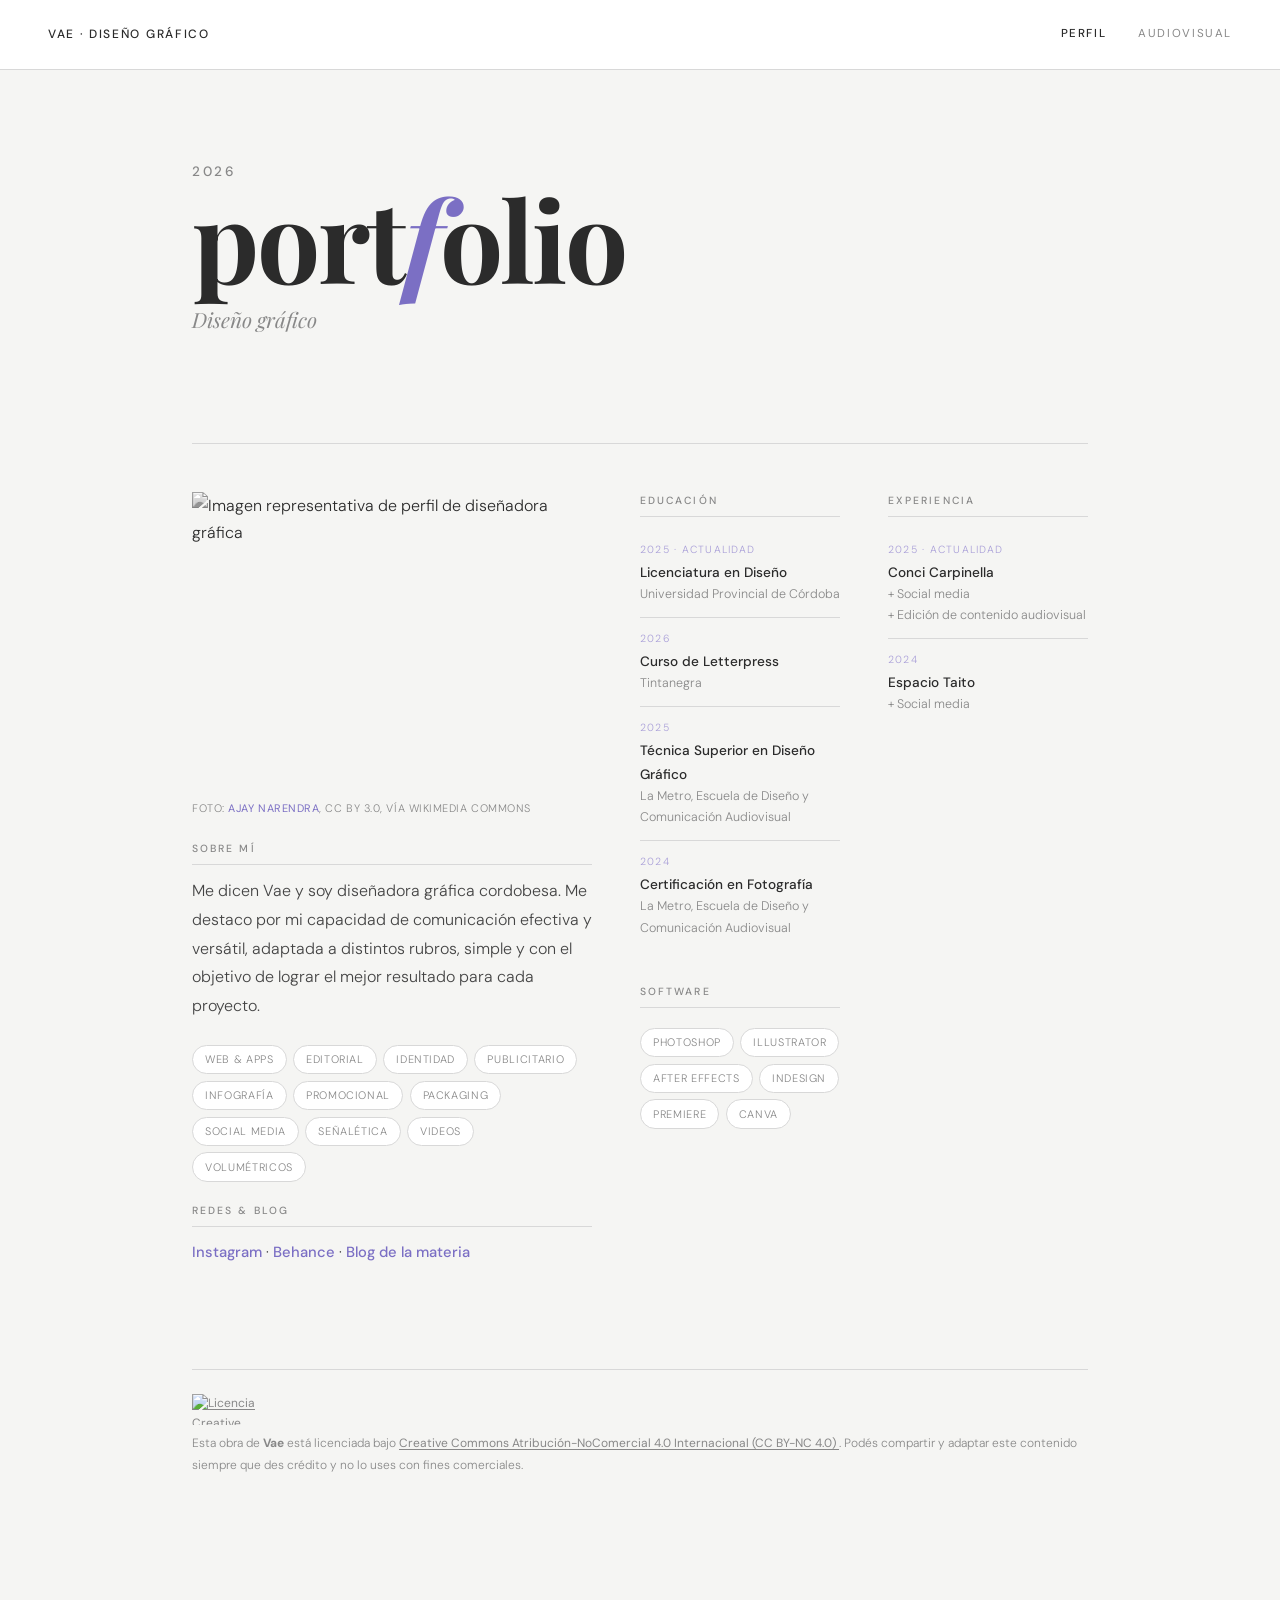
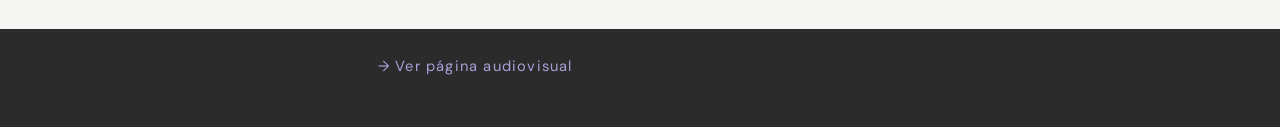
==== index.html @ 66084d72 "Update index.html" ====
<!DOCTYPE html>
<html lang="es">
<head>
  <meta charset="UTF-8" />
  <meta name="viewport" content="width=device-width, initial-scale=1.0" />
  <meta name="description" content="Portfolio de Vae — Diseñadora gráfica cordobesa especializada en comunicación efectiva y versátil." />
  <meta name="author" content="Vae" />
  <title>Vae · Portfolio Diseño Gráfico 2026</title>

  <!-- Google Fonts: Playfair Display + DM Sans -->
  <link rel="preconnect" href="https://fonts.googleapis.com" />
  <link rel="preconnect" href="https://fonts.gstatic.com" crossorigin />
  <link href="https://fonts.googleapis.com/css2?family=Playfair+Display:ital,wght@0,400;0,700;1,400&family=DM+Sans:opsz,wght@9..40,300;9..40,400;9..40,500&display=swap" rel="stylesheet" />

  <!-- CSS externo -->
  <link rel="stylesheet" href="style.css" />

  <!--
    =====================================================
    LICENCIA DE DERECHOS DE AUTOR
    Esta obra está licenciada bajo Creative Commons
    Atribución-NoComercial 4.0 Internacional (CC BY-NC 4.0).
    Podés compartir y adaptar el material siempre que
    des crédito a la autora y no lo uses con fines comerciales.
    https://creativecommons.org/licenses/by-nc/4.0/deed.es
    =====================================================
  -->

  <style>
    /* ==================================================
       PORTFOLIO VAE — DISEÑO GRÁFICO 2026
       CSS embebido (respaldo para apertura local)
       Autora: Vae | Licencia: CC BY-NC 4.0
    ================================================== */

    :root {
      --color-fondo: #f5f5f3;
      --color-texto: #2b2b2b;
      --color-acento: #7b6fc4;
      --color-acento-claro: #a99fd8;
      --color-gris-medio: #888;
      --color-gris-claro: #d8d8d8;
      --color-blanco: #fff;
      --fuente-display: 'Playfair Display', Georgia, serif;
      --fuente-cuerpo: 'DM Sans', Helvetica, sans-serif;
      --max-ancho: 960px;
    }

    *, *::before, *::after { box-sizing: border-box; margin: 0; padding: 0; }

    body {
      background: var(--color-fondo);
      color: var(--color-texto);
      font-family: var(--fuente-cuerpo);
      font-weight: 300;
      font-size: 1rem;
      line-height: 1.7;
      -webkit-font-smoothing: antialiased;
    }

    header {
      border-bottom: 1px solid var(--color-gris-claro);
      padding: 1.5rem 3rem;
      display: flex;
      align-items: center;
      justify-content: space-between;
      background: var(--color-blanco);
    }

    .logo-header {
      font-family: var(--fuente-cuerpo);
      font-size: 0.75rem;
      font-weight: 500;
      letter-spacing: 0.14em;
      text-transform: uppercase;
      color: var(--color-texto);
    }

    nav { display: flex; gap: 2rem; }

    a {
      color: var(--color-acento);
      text-decoration: none;
      font-weight: 500;
      transition: color 0.2s;
    }
    a:hover { color: var(--color-texto); text-decoration: underline; text-underline-offset: 3px; }

    a.nav-link {
      font-size: 0.72rem;
      letter-spacing: 0.14em;
      text-transform: uppercase;
      color: var(--color-gris-medio);
      font-weight: 400;
    }
    a.nav-link:hover { color: var(--color-acento); text-decoration: none; }
    a.nav-link.activo { color: var(--color-texto); font-weight: 500; }

    main {
      max-width: var(--max-ancho);
      margin: 0 auto;
      padding: 3rem 2rem;
    }

    /* --- h1 --- */
    h1 {
      font-family: var(--fuente-display);
      font-size: clamp(3.5rem, 10vw, 7rem);
      font-weight: 700;
      line-height: 0.92;
      letter-spacing: -0.02em;
      color: var(--color-texto);
    }
    h1 em { font-style: italic; color: var(--color-acento); }
    h1 .anio {
      font-family: var(--fuente-cuerpo);
      font-size: 0.85rem;
      font-weight: 500;
      color: var(--color-gris-medio);
      display: block;
      letter-spacing: 0.2em;
      text-transform: uppercase;
      margin-bottom: 0.5rem;
    }

    /* --- h2 --- */
    h2 {
      font-family: var(--fuente-cuerpo);
      font-size: 0.65rem;
      font-weight: 500;
      letter-spacing: 0.2em;
      text-transform: uppercase;
      color: var(--color-gris-medio);
      margin-bottom: 0.75rem;
      padding-bottom: 0.4rem;
      border-bottom: 1px solid var(--color-gris-claro);
    }

    /* --- p --- */
    p {
      font-family: var(--fuente-cuerpo);
      font-size: 0.92rem;
      line-height: 1.8;
      color: var(--color-texto);
      max-width: 60ch;
      margin-bottom: 1.5rem;
    }
    p.intro { font-size: 1rem; font-weight: 300; color: #444; }
    p.meta { font-size: 0.75rem; color: var(--color-gris-medio); margin-bottom: 0.25rem; max-width: none; }

    /* --- Hero --- */
    .hero {
      padding: 3rem 0 5rem;
      border-bottom: 1px solid var(--color-gris-claro);
      margin-bottom: 3rem;
    }
    .hero-subtitulo {
      font-family: var(--fuente-display);
      font-style: italic;
      font-size: 1.3rem;
      color: var(--color-gris-medio);
      margin-top: 0.75rem;
    }

    /* --- Grid 3 columnas --- */
    .grid-perfil {
      display: grid;
      grid-template-columns: 1fr 1fr 1fr;
      gap: 3rem;
      margin-bottom: 3rem;
    }
    @media (max-width: 700px) {
      .grid-perfil { grid-template-columns: 1fr; }
      header { flex-direction: column; gap: 1rem; padding: 1.5rem; }
    }

    /* --- Foto --- */
    .src="foto optimizada.jpg" {
      width: 100%;
      aspect-ratio: 4/3;
      object-fit: cover;
      display: block;
      filter: grayscale(100%);
      transition: filter 0.5s ease;
    }
    .foto-perfil:hover { filter: grayscale(20%); }
    .figura-foto { margin-bottom: 1.5rem; }
    figcaption {
      font-size: 0.68rem;
      color: var(--color-gris-medio);
      letter-spacing: 0.05em;
      text-transform: uppercase;
      margin-top: 0.5rem;
      line-height: 1.5;
    }
    figcaption a { font-size: inherit; font-weight: 400; }

    /* --- Lista formación --- */
    .lista-items { list-style: none; padding: 0; }
    .lista-items li {
      padding: 0.75rem 0;
      border-bottom: 1px solid var(--color-gris-claro);
    }
    .lista-items li:last-child { border-bottom: none; }
    .item-anio {
      font-size: 0.65rem;
      color: var(--color-acento-claro);
      letter-spacing: 0.12em;
      text-transform: uppercase;
      display: block;
      margin-bottom: 0.15rem;
    }
    .item-titulo { font-weight: 500; font-size: 0.85rem; display: block; }
    .item-lugar { font-size: 0.78rem; color: var(--color-gris-medio); display: block; }

    /* --- Tags --- */
    .tags { display: flex; flex-wrap: wrap; gap: 0.4rem; margin: 1.25rem 0; }
    .tag {
      font-size: 0.68rem;
      letter-spacing: 0.06em;
      text-transform: uppercase;
      padding: 0.28rem 0.75rem;
      border: 1px solid var(--color-gris-claro);
      border-radius: 999px;
      color: var(--color-gris-medio);
      background: var(--color-blanco);
    }

    /* --- Cards referentes --- */
    .grid-referentes {
      display: grid;
      grid-template-columns: repeat(auto-fill, minmax(220px, 1fr));
      gap: 1.5rem;
      margin-top: 1.5rem;
    }
    .card-referente {
      background: var(--color-blanco);
      padding: 1.5rem;
      border: 1px solid var(--color-gris-claro);
    }
    .card-referente h2 { border: none; margin-bottom: 0.5rem; }
    .card-referente p { font-size: 0.83rem; margin-bottom: 0.5rem; max-width: none; }

    /* --- Imagen obra --- */
    .obra-img {
      width: 100%;
      display: block;
      margin-bottom: 1rem;
      border: 1px solid var(--color-gris-claro);
    }

    /* --- Sección análisis --- */
    .seccion-analisis {
      background: var(--color-blanco);
      padding: 2rem;
      border: 1px solid var(--color-gris-claro);
      margin-top: 3rem;
    }
    .seccion-analisis .pregunta {
      font-family: var(--fuente-cuerpo);
      font-size: 0.82rem;
      font-weight: 600;
      color: var(--color-texto);
      margin: 1.5rem 0 0.5rem;
      letter-spacing: 0;
      text-transform: none;
      border: none;
      padding: 0;
    }

    /* --- Licencia --- */
    .licencia {
      margin-top: 5rem;
      padding-top: 1.5rem;
      border-top: 1px solid var(--color-gris-claro);
      font-size: 0.75rem;
      color: var(--color-gris-medio);
      line-height: 1.6;
    }
    .licencia p { max-width: none; font-size: 0.75rem; color: var(--color-gris-medio); }
    .licencia a { color: var(--color-gris-medio); font-weight: 400; text-decoration: underline; }

    /* --- Footer --- */
    footer {
      background: var(--color-texto);
      color: var(--color-fondo);
      text-align: center;
      padding: 1.5rem;
      font-size: 0.75rem;
      letter-spacing: 0.1em;
      margin-top: 5rem;
    }
    footer a { color: var(--color-acento-claro); font-weight: 400; }

    /* --- Separador de sección --- */
    .seccion { margin-top: 3rem; }
  </style>
</head>

<body>

  <header>
    <span class="logo-header">Vae · Diseño Gráfico</span>
    <nav aria-label="Navegación principal">
      <a href="index.html" class="nav-link activo">Perfil</a>
      <a href="media.html" class="nav-link">Audiovisual</a>
    </nav>
  </header>

  <main>

    <!-- HERO -->
    <section class="hero" aria-labelledby="titulo-principal">
      <h1 id="titulo-principal">
        <span class="anio">2026</span>
        port<em>f</em>olio
      </h1>
      <p class="hero-subtitulo">Diseño <em>gráfico</em></p>
    </section>

    <!-- GRILLA PRINCIPAL -->
    <section class="grid-perfil" aria-label="Perfil profesional">

      <!-- Columna 1: foto + sobre mí -->
      <div>
        <figure class="figura-foto">
          <!--
            Imagen: fotógrafa con cámara
            Fuente: Wikimedia Commons
            Autor: Unsplash / StockSnap
            Licencia: CC0 (dominio público)
            URL: https://commons.wikimedia.org/wiki/File:Woman_with_Camera_(Unsplash).jpg
          -->
          <img
            class="foto-perfil"
            src="https://upload.wikimedia.org/wikipedia/commons/thumb/a/a7/Camponotus_flavomarginatus_ant.jpg/320px-Camponotus_flavomarginatus_ant.jpg"
            alt="Imagen representativa de perfil de diseñadora gráfica"
            width="400" height="300"
            loading="lazy"
          />
          <figcaption>
            Foto: <a href="https://commons.wikimedia.org/wiki/File:Camponotus_flavomarginatus_ant.jpg" target="_blank" rel="noopener">Ajay Narendra</a>,
            CC BY 3.0, vía Wikimedia Commons
          </figcaption>
        </figure>

        <h2>Sobre mí</h2>
        <p class="intro">
          Me dicen Vae y soy diseñadora gráfica cordobesa. Me destaco por mi capacidad
          de comunicación efectiva y versátil, adaptada a distintos rubros, simple y con
          el objetivo de lograr el mejor resultado para cada proyecto.
        </p>

        <div class="tags" aria-label="Áreas de trabajo">
          <span class="tag">Web &amp; Apps</span>
          <span class="tag">Editorial</span>
          <span class="tag">Identidad</span>
          <span class="tag">Publicitario</span>
          <span class="tag">Infografía</span>
          <span class="tag">Promocional</span>
          <span class="tag">Packaging</span>
          <span class="tag">Social Media</span>
          <span class="tag">Señalética</span>
          <span class="tag">Videos</span>
          <span class="tag">Volumétricos</span>
        </div>

        <h2>Redes &amp; Blog</h2>
        <p>
          <a href="https://www.instagram.com/" target="_blank" rel="noopener me">Instagram</a> ·
          <a href="https://www.behance.net/" target="_blank" rel="noopener me">Behance</a> ·
          <a href="https://laboratoriodigital2026.blogspot.com/" target="_blank" rel="noopener me">Blog de la materia</a>
        </p>
      </div>

      <!-- Columna 2: Formación -->
      <div>
        <h2>Educación</h2>
        <ul class="lista-items" aria-label="Trayectoria de formación">
          <li>
            <span class="item-anio">2025 · Actualidad</span>
            <span class="item-titulo">Licenciatura en Diseño</span>
            <span class="item-lugar">Universidad Provincial de Córdoba</span>
          </li>
          <li>
            <span class="item-anio">2026</span>
            <span class="item-titulo">Curso de Letterpress</span>
            <span class="item-lugar">Tintanegra</span>
          </li>
          <li>
            <span class="item-anio">2025</span>
            <span class="item-titulo">Técnica Superior en Diseño Gráfico</span>
            <span class="item-lugar">La Metro, Escuela de Diseño y Comunicación Audiovisual</span>
          </li>
          <li>
            <span class="item-anio">2024</span>
            <span class="item-titulo">Certificación en Fotografía</span>
            <span class="item-lugar">La Metro, Escuela de Diseño y Comunicación Audiovisual</span>
          </li>
        </ul>

        <h2 style="margin-top:2rem;">Software</h2>
        <div class="tags">
          <span class="tag">Photoshop</span>
          <span class="tag">Illustrator</span>
          <span class="tag">After Effects</span>
          <span class="tag">InDesign</span>
          <span class="tag">Premiere</span>
          <span class="tag">Canva</span>
        </div>
      </div>

      <!-- Columna 3: Experiencia -->
      <div>
        <h2>Experiencia</h2>
        <ul class="lista-items" aria-label="Experiencia profesional">
          <li>
            <span class="item-anio">2025 · Actualidad</span>
            <span class="item-titulo">Conci Carpinella</span>
            <span class="item-lugar">+ Social media<br>+ Edición de contenido audiovisual</span>
          </li>
          <li>
            <span class="item-anio">2024</span>
            <span class="item-titulo">Espacio Taito</span>
            <span class="item-lugar">+ Social media</span>
          </li>
        </ul>
      </div>

    </section>


    <!-- LICENCIA EMBEBIDA -->
    <div class="licencia" role="contentinfo" aria-label="Información de licencia">
      <a rel="license" href="https://creativecommons.org/licenses/by-nc/4.0/deed.es" target="_blank" rel="noopener">
        <img alt="Licencia Creative Commons BY-NC 4.0"
             src="https://licensebuttons.net/l/by-nc/4.0/88x31.png"
             width="88" height="31"
             style="margin-bottom:0.5rem; display:block;" />
      </a>
      <p>
        Esta obra de <strong>Vae</strong> está licenciada bajo
        <a rel="license" href="https://creativecommons.org/licenses/by-nc/4.0/deed.es" target="_blank" rel="noopener">
          Creative Commons Atribución-NoComercial 4.0 Internacional (CC BY-NC 4.0)
        </a>.
        Podés compartir y adaptar este contenido siempre que des crédito y no lo uses con fines comerciales.
      </p>
    </div>

  </main>

  <footer>
    <p>Vee · Diseño Gráfico Córdoba · 2026 ·
      <a href="media.html">→ Ver página audiovisual</a>
    </p>
  </footer>

</body>
</html>
---- style.css ----
/* =============================================
   PORTFOLIO VAE — DISEÑO GRÁFICO 2026
   Estilos externos compartidos por ambos documentos
   Autora: Vae | Licencia: CC BY-NC 4.0
   ============================================= */

@import url('https://fonts.googleapis.com/css2?family=Playfair+Display:ital,wght@0,400;0,700;1,400&family=DM+Sans:wght@300;400;500&display=swap');

/* --- Variables de color y tipografía --- */
:root {
  --color-fondo: #f5f5f3;
  --color-texto: #2b2b2b;
  --color-acento: #7b6fc4;
  --color-acento-claro: #a99fd8;
  --color-gris-medio: #888888;
  --color-gris-claro: #d8d8d8;
  --color-blanco: #ffffff;
  --fuente-display: 'Playfair Display', Georgia, serif;
  --fuente-cuerpo: 'DM Sans', Helvetica, sans-serif;
  --max-ancho: 960px;
  --espacio-s: 0.75rem;
  --espacio-m: 1.5rem;
  --espacio-l: 3rem;
  --espacio-xl: 5rem;
}

/* --- Reset básico --- */
*, *::before, *::after {
  box-sizing: border-box;
  margin: 0;
  padding: 0;
}

/* --- Base --- */
body {
  background-color: var(--color-fondo);
  color: var(--color-texto);
  font-family: var(--fuente-cuerpo);
  font-weight: 300;
  font-size: 1rem;
  line-height: 1.7;
  -webkit-font-smoothing: antialiased;
}

/* --- Encabezado principal del sitio --- */
header {
  border-bottom: 1px solid var(--color-gris-claro);
  padding: var(--espacio-m) var(--espacio-l);
  display: flex;
  align-items: center;
  justify-content: space-between;
  background-color: var(--color-blanco);
}

/* --- Navegación --- */
nav {
  display: flex;
  gap: var(--espacio-m);
}

/* --- Títulos h1 --- */
h1 {
  font-family: var(--fuente-display);
  font-size: clamp(3rem, 10vw, 7rem);
  font-weight: 700;
  line-height: 0.95;
  letter-spacing: -0.02em;
  color: var(--color-texto);
}

/* Parte en itálica del h1 (span interno) */
h1 em {
  font-style: italic;
  color: var(--color-acento);
}

/* Año superpuesto en h1 */
h1 .anio {
  font-family: var(--fuente-cuerpo);
  font-size: 1.1rem;
  font-weight: 500;
  color: var(--color-gris-medio);
  display: block;
  letter-spacing: 0.1em;
  text-transform: uppercase;
  margin-bottom: 0.25rem;
}

/* --- Subtítulos h2 --- */
h2 {
  font-family: var(--fuente-cuerpo);
  font-size: 0.7rem;
  font-weight: 500;
  letter-spacing: 0.18em;
  text-transform: uppercase;
  color: var(--color-gris-medio);
  margin-bottom: var(--espacio-s);
  padding-bottom: 0.4rem;
  border-bottom: 1px solid var(--color-gris-claro);
}

/* --- Párrafos --- */
p {
  font-family: var(--fuente-cuerpo);
  font-size: 0.95rem;
  line-height: 1.75;
  color: var(--color-texto);
  max-width: 60ch;          /* ancho óptimo para lectura en pantalla */
  margin-bottom: var(--espacio-m);
}

/* --- Párrafo de introducción grande --- */
p.intro {
  font-size: 1.05rem;
  line-height: 1.8;
  font-weight: 300;
  color: #444;
}

/* --- Párrafo pequeño / meta --- */
p.meta {
  font-size: 0.78rem;
  color: var(--color-gris-medio);
  letter-spacing: 0.04em;
  margin-bottom: 0.25rem;
}

/* --- Enlaces a --- */
a {
  color: var(--color-acento);
  text-decoration: none;
  font-weight: 500;
  transition: color 0.2s ease, opacity 0.2s ease;
}

a:hover {
  color: var(--color-texto);
  text-decoration: underline;
  text-underline-offset: 3px;
}

a:focus-visible {
  outline: 2px solid var(--color-acento);
  outline-offset: 3px;
  border-radius: 2px;
}

/* --- Enlace de navegación entre páginas --- */
a.nav-link {
  font-family: var(--fuente-cuerpo);
  font-size: 0.75rem;
  letter-spacing: 0.12em;
  text-transform: uppercase;
  color: var(--color-gris-medio);
  font-weight: 400;
  border-bottom: 1px solid transparent;
}

a.nav-link:hover {
  color: var(--color-acento);
  text-decoration: none;
  border-bottom-color: var(--color-acento);
}

a.nav-link.activo {
  color: var(--color-texto);
  font-weight: 500;
}

/* --- Contenedor principal --- */
main {
  max-width: var(--max-ancho);
  margin: 0 auto;
  padding: var(--espacio-l) var(--espacio-m);
}

/* --- Hero / portada --- */
.hero {
  padding: var(--espacio-l) 0 var(--espacio-xl);
  border-bottom: 1px solid var(--color-gris-claro);
  margin-bottom: var(--espacio-l);
  position: relative;
}

.hero-subtitulo {
  font-family: var(--fuente-display);
  font-style: italic;
  font-size: 1.2rem;
  color: var(--color-gris-medio);
  margin-top: var(--espacio-s);
}

/* --- Grid de secciones (sobre mí + formación + experiencia) --- */
.grid-perfil {
  display: grid;
  grid-template-columns: 1fr 1fr 1fr;
  gap: var(--espacio-l);
  margin-bottom: var(--espacio-l);
}

@media (max-width: 700px) {
  .grid-perfil {
    grid-template-columns: 1fr;
  }
  header {
    flex-direction: column;
    gap: var(--espacio-s);
    align-items: flex-start;
  }
}

/* --- Foto de perfil --- */
.foto-perfil {
  width: 100%;
  aspect-ratio: 4/3;
  object-fit: cover;
  display: block;
  filter: grayscale(100%);
  transition: filter 0.4s ease;
}

.foto-perfil:hover {
  filter: grayscale(30%);
}

.figura-foto {
  margin-bottom: var(--espacio-m);
}

figcaption {
  font-size: 0.72rem;
  color: var(--color-gris-medio);
  letter-spacing: 0.06em;
  text-transform: uppercase;
  margin-top: 0.4rem;
}

/* --- Lista de ítems de formación/experiencia --- */
.lista-items {
  list-style: none;
  padding: 0;
}

.lista-items li {
  padding: var(--espacio-s) 0;
  border-bottom: 1px solid var(--color-gris-claro);
}

.lista-items li:last-child {
  border-bottom: none;
}

.item-anio {
  font-size: 0.7rem;
  color: var(--color-acento-claro);
  letter-spacing: 0.1em;
  text-transform: uppercase;
  display: block;
  margin-bottom: 0.15rem;
}

.item-titulo {
  font-weight: 500;
  font-size: 0.88rem;
  display: block;
  color: var(--color-texto);
}

.item-lugar {
  font-size: 0.8rem;
  color: var(--color-gris-medio);
  display: block;
}

/* --- Tags de habilidades --- */
.tags {
  display: flex;
  flex-wrap: wrap;
  gap: 0.4rem;
  margin: var(--espacio-m) 0;
}

.tag {
  font-size: 0.72rem;
  letter-spacing: 0.06em;
  text-transform: uppercase;
  padding: 0.3rem 0.75rem;
  border: 1px solid var(--color-gris-claro);
  border-radius: 999px;
  color: var(--color-gris-medio);
  background: var(--color-blanco);
}

/* --- Sección referentes --- */
.grid-referentes {
  display: grid;
  grid-template-columns: repeat(auto-fill, minmax(260px, 1fr));
  gap: var(--espacio-m);
  margin-top: var(--espacio-m);
}

.card-referente {
  background: var(--color-blanco);
  padding: var(--espacio-m);
  border: 1px solid var(--color-gris-claro);
}

.card-referente h2 {
  border: none;
  font-size: 0.65rem;
  margin-bottom: 0.5rem;
}

.card-referente p {
  font-size: 0.85rem;
  margin-bottom: 0;
  max-width: none;
}

/* --- Imagen de obra --- */
.obra-img {
  width: 100%;
  display: block;
  margin-bottom: var(--espacio-m);
  border: 1px solid var(--color-gris-claro);
}

/* --- Licencia --- */
.licencia {
  margin-top: var(--espacio-xl);
  padding-top: var(--espacio-m);
  border-top: 1px solid var(--color-gris-claro);
  font-size: 0.78rem;
  color: var(--color-gris-medio);
  line-height: 1.6;
}

.licencia a {
  color: var(--color-gris-medio);
  font-weight: 400;
  text-decoration: underline;
  text-underline-offset: 2px;
}

/* --- Footer --- */
footer {
  background: var(--color-texto);
  color: var(--color-fondo);
  text-align: center;
  padding: var(--espacio-m);
  font-size: 0.78rem;
  letter-spacing: 0.08em;
  margin-top: var(--espacio-xl);
}

footer a {
  color: var(--color-acento-claro);
}

/* ============ PÁGINA 2: MEDIA ============ */

.embed-contenedor {
  position: relative;
  padding-bottom: 56.25%; /* 16:9 */
  height: 0;
  overflow: hidden;
  background: #000;
  margin: var(--espacio-m) 0;
}

.embed-contenedor iframe {
  position: absolute;
  top: 0; left: 0;
  width: 100%; height: 100%;
  border: none;
}

.bloque-media {
  margin-bottom: var(--espacio-xl);
  padding-bottom: var(--espacio-l);
  border-bottom: 1px solid var(--color-gris-claro);
}

.bloque-media:last-of-type {
  border-bottom: none;
}
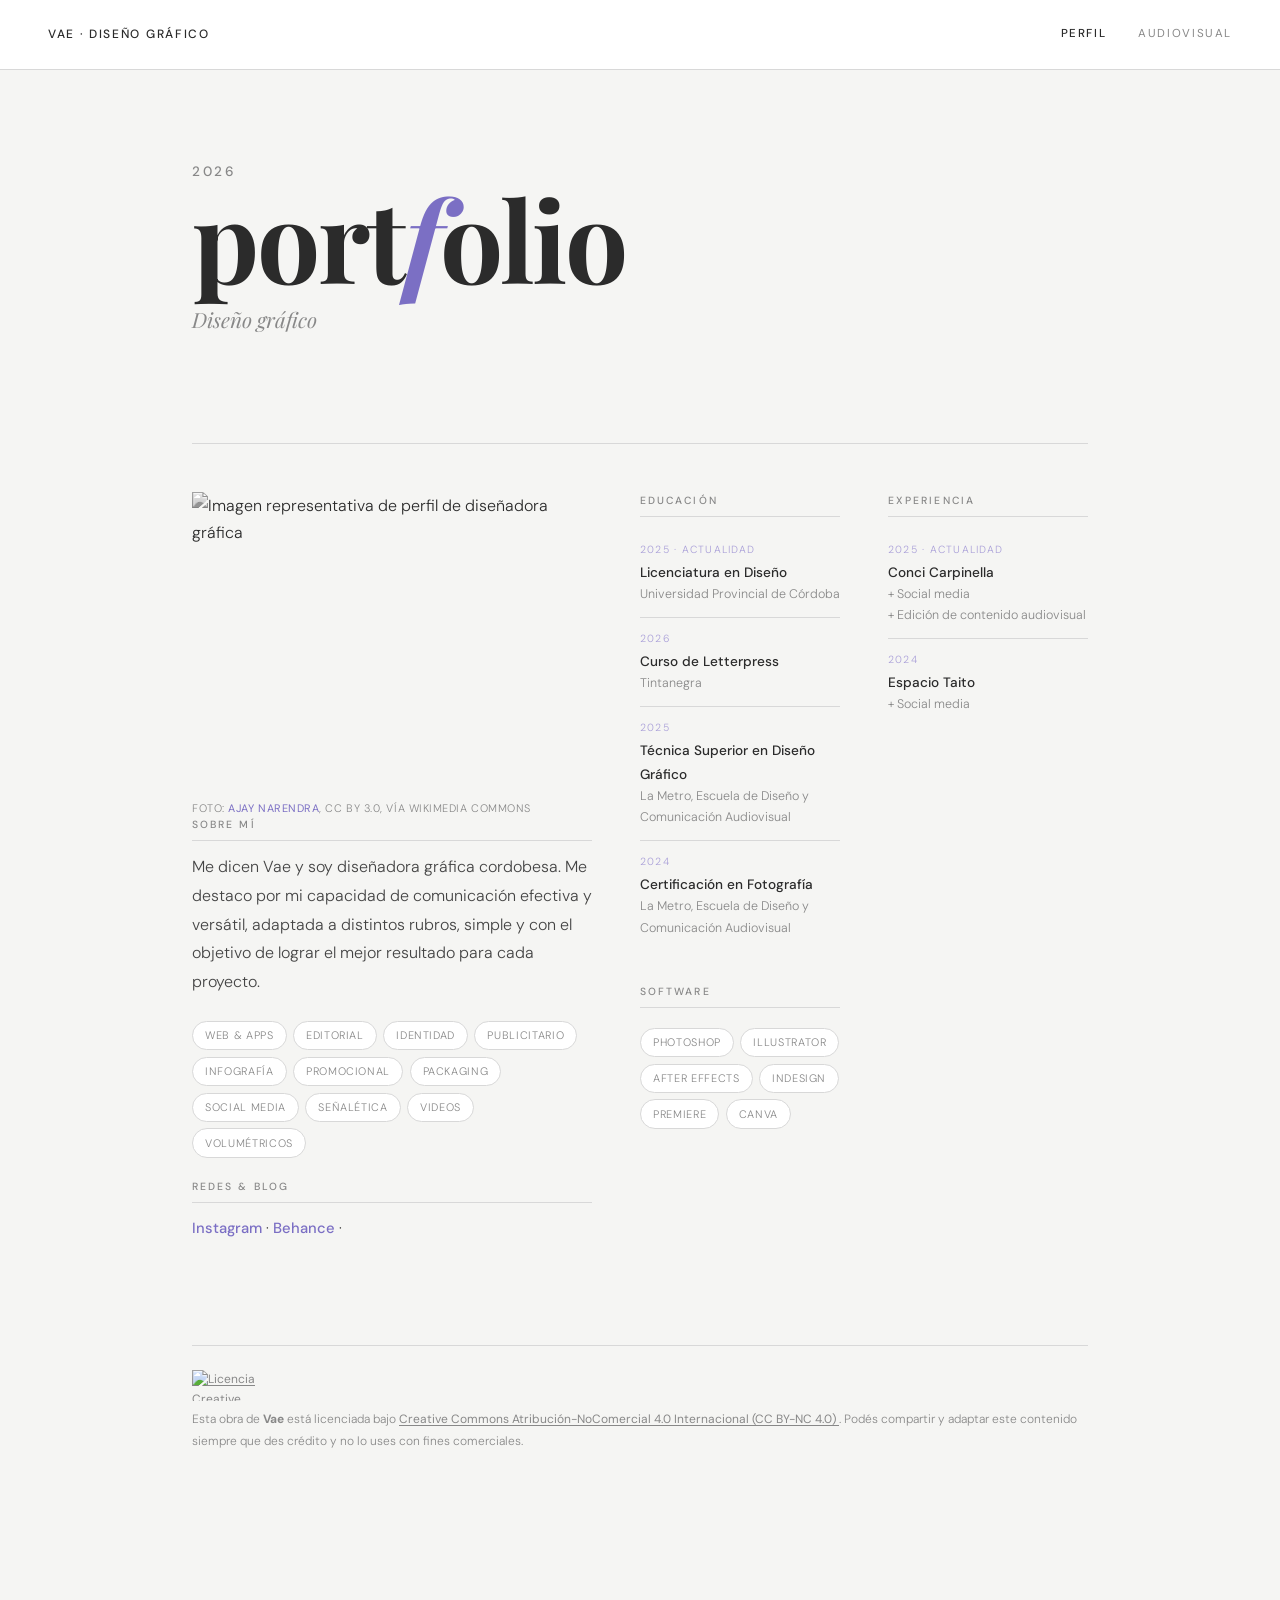
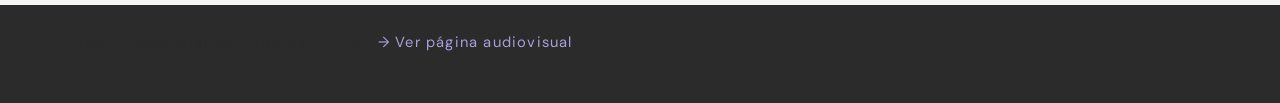
==== commit 8591b252: "Update index.html" ====
--- a/index.html
+++ b/index.html
@@ -323,7 +323,7 @@
 
       <!-- Columna 1: foto + sobre mí -->
       <div>
-        <figure class="figura-foto">
+        <figure class="imagen optimizada">
           <!--
             Imagen: fotógrafa con cámara
             Fuente: Wikimedia Commons
@@ -367,9 +367,9 @@
 
         <h2>Redes &amp; Blog</h2>
         <p>
-          <a href="https://www.instagram.com/" target="_blank" rel="noopener me">Instagram</a> ·
-          <a href="https://www.behance.net/" target="_blank" rel="noopener me">Behance</a> ·
-          <a href="https://laboratoriodigital2026.blogspot.com/" target="_blank" rel="noopener me">Blog de la materia</a>
+          <a href="https://www.instagram.com/vee.dg" target="_blank" rel="noopener me">Instagram</a> ·
+          <a href="https://www.behance.net/veedg" target="_blank" rel="noopener me">Behance</a> ·
+  
         </p>
       </div>
 
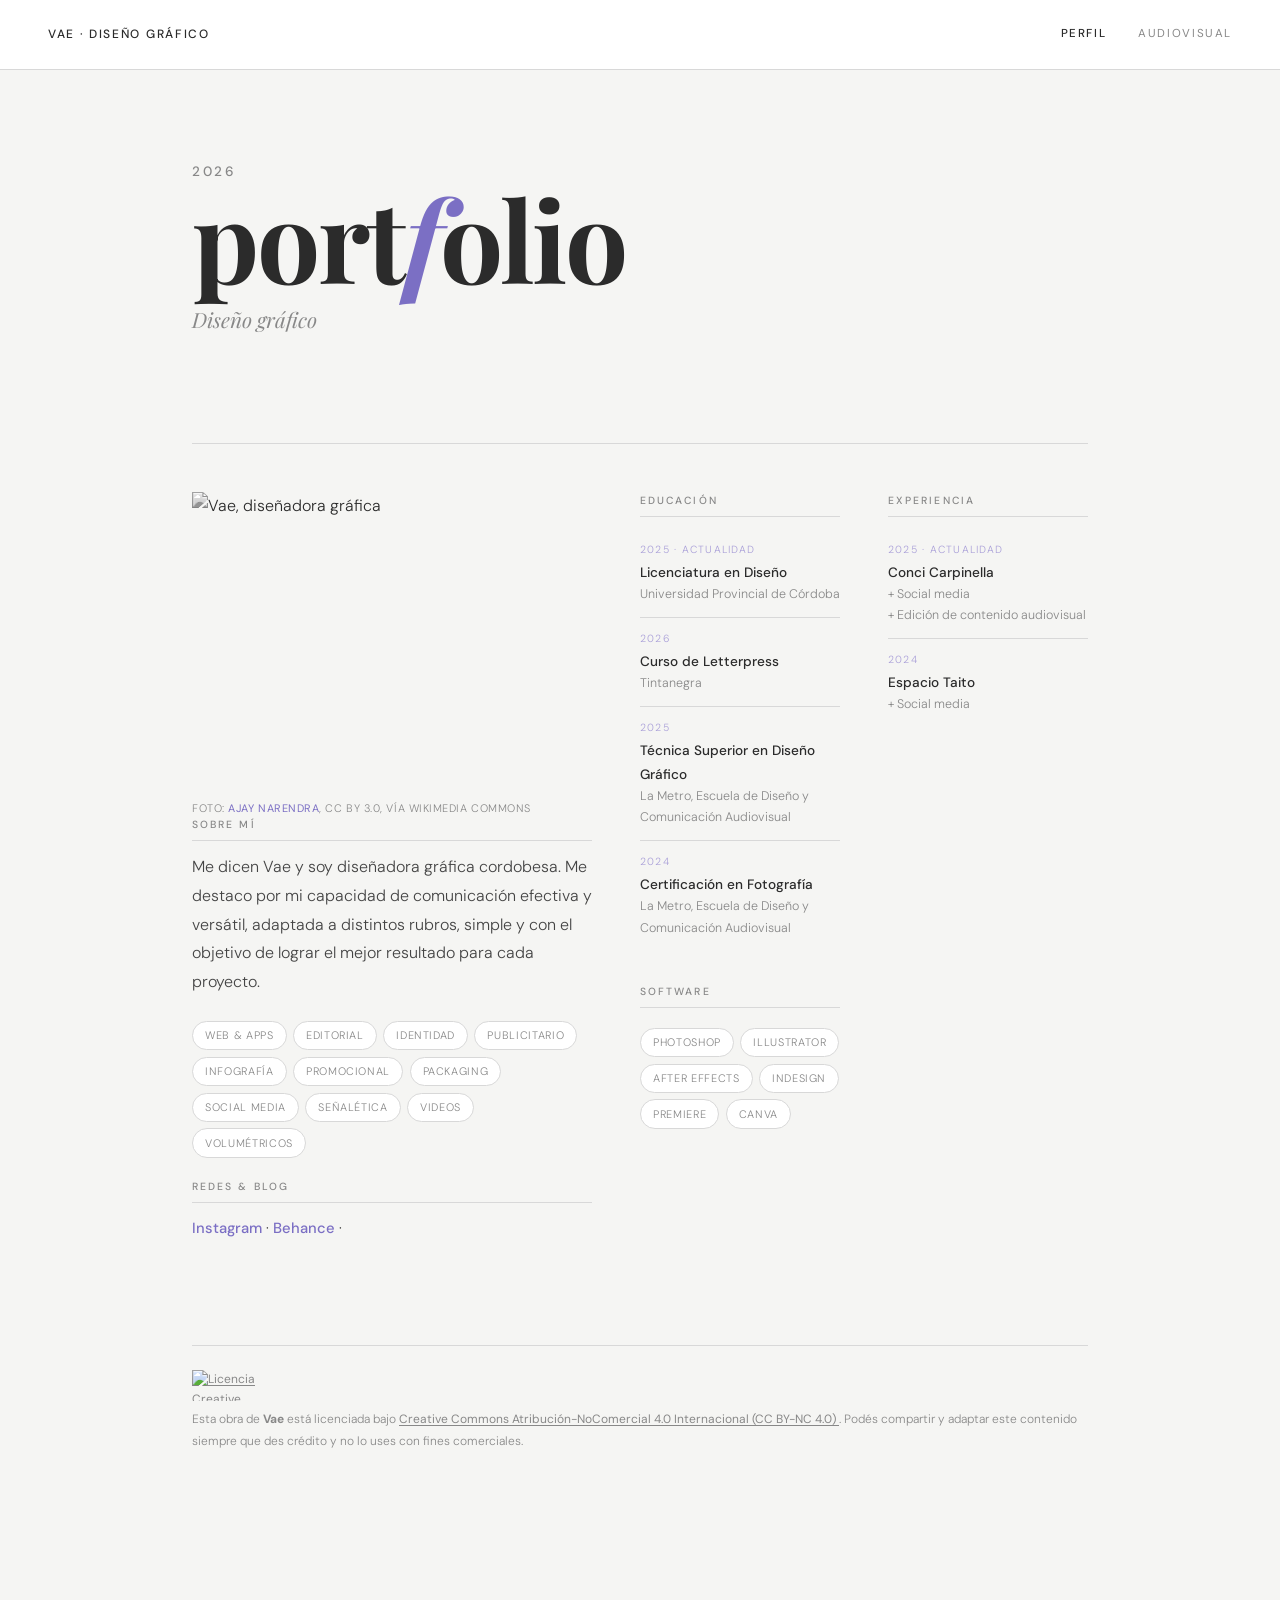
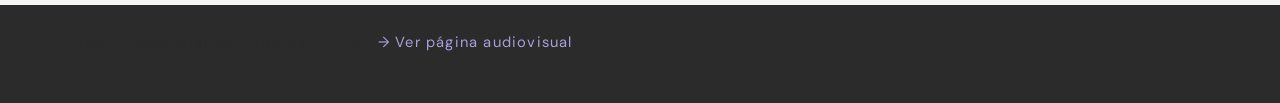
==== commit 15eecf84: "Update index.html" ====
--- a/index.html
+++ b/index.html
@@ -331,10 +331,10 @@
             Licencia: CC0 (dominio público)
             URL: https://commons.wikimedia.org/wiki/File:Woman_with_Camera_(Unsplash).jpg
           -->
-          <img
-            class="foto-perfil"
-            src="https://upload.wikimedia.org/wikipedia/commons/thumb/a/a7/Camponotus_flavomarginatus_ant.jpg/320px-Camponotus_flavomarginatus_ant.jpg"
-            alt="Imagen representativa de perfil de diseñadora gráfica"
+        <img
+  class="foto-perfil"
+  src="foto-optimizada.jpg"
+  alt="Vae, diseñadora gráfica"
             width="400" height="300"
             loading="lazy"
           />
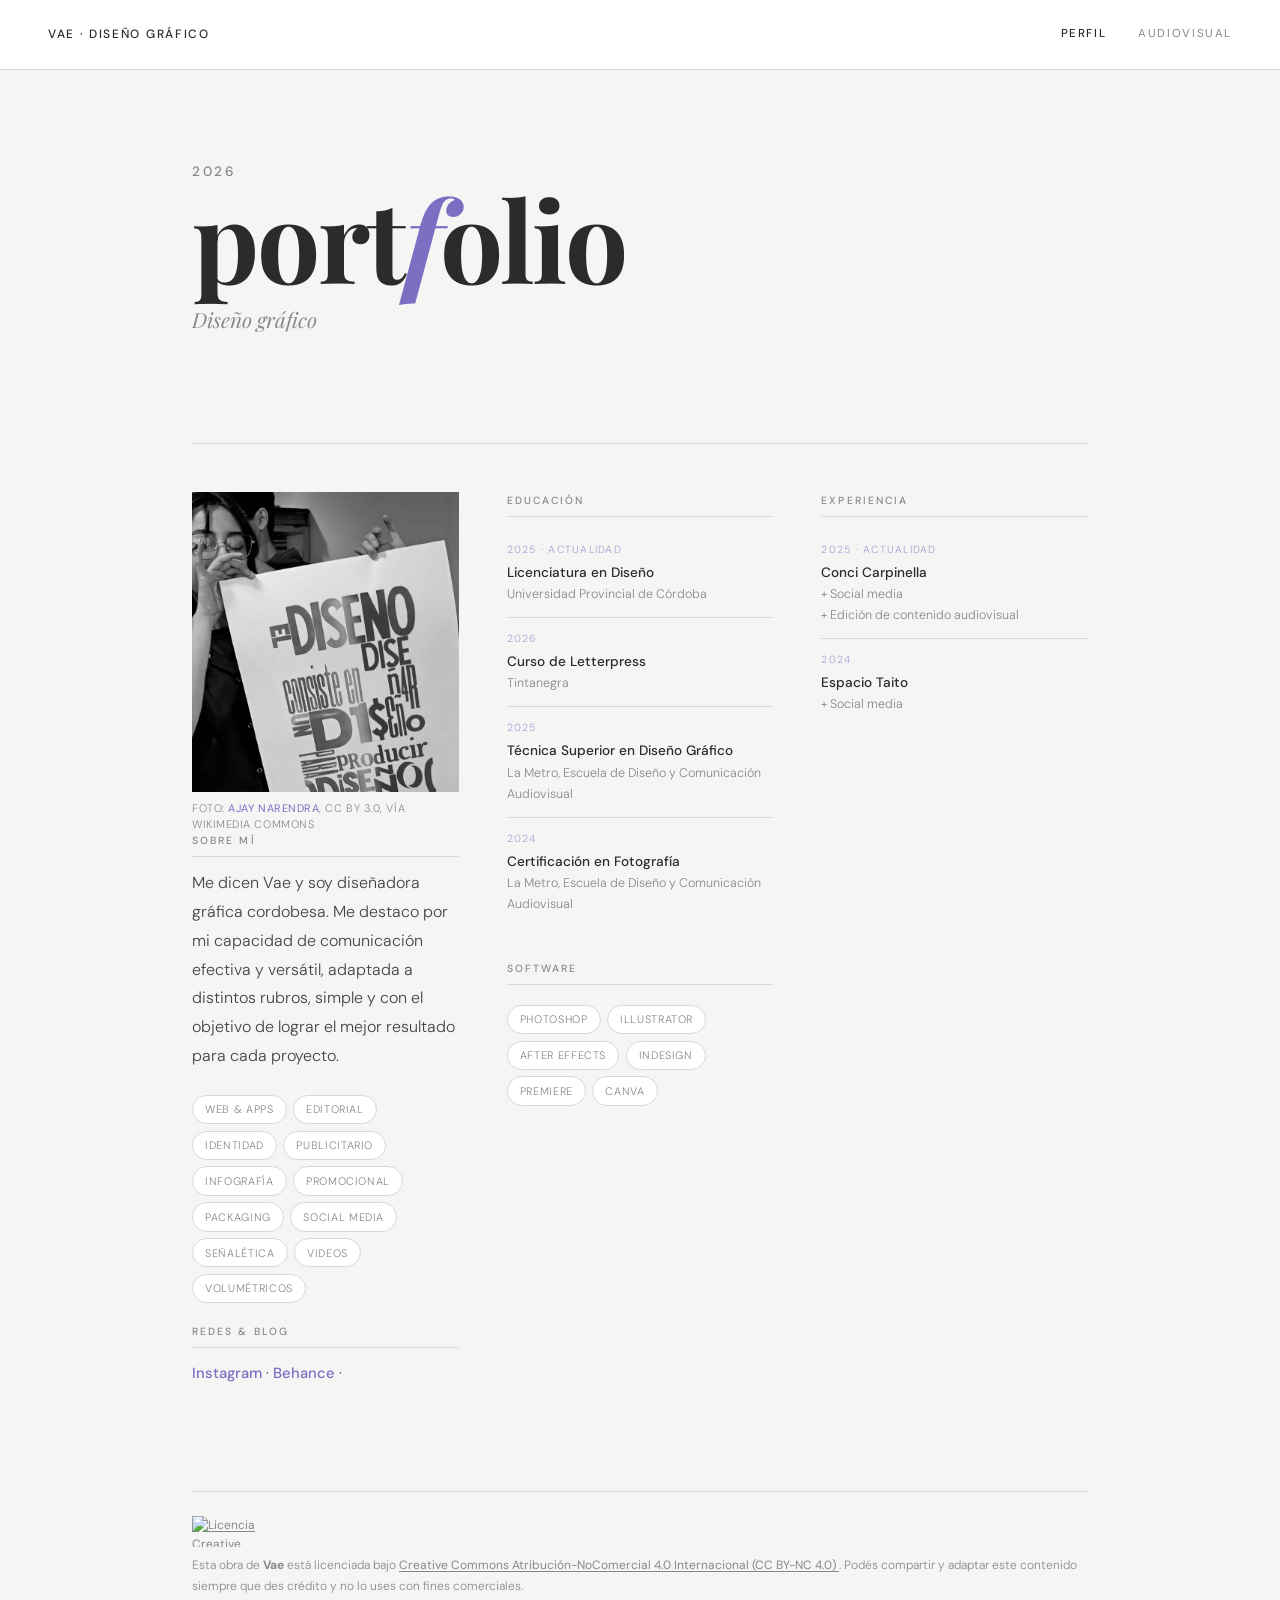
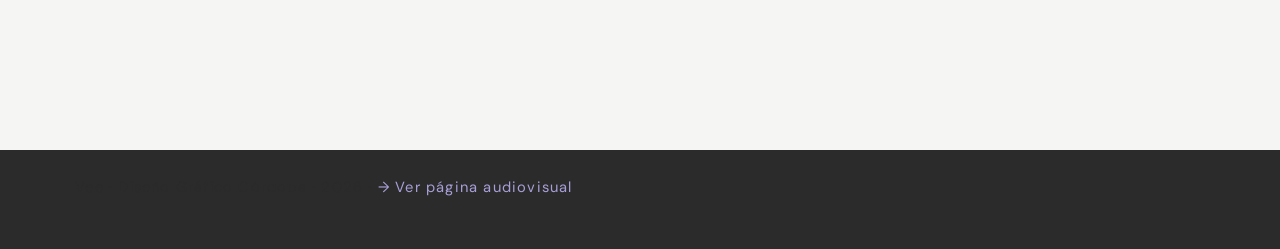
==== commit 69f49d89: "Update index.html" ====
--- a/index.html
+++ b/index.html
@@ -332,9 +332,9 @@
             URL: https://commons.wikimedia.org/wiki/File:Woman_with_Camera_(Unsplash).jpg
           -->
         <img
-  class="foto-perfil"
-  src="foto-optimizada.jpg"
-  alt="Vae, diseñadora gráfica"
+          class="foto-perfil"
+          src="imagen optimizada.jpg"
+          alt="Vee, diseñadora gráfica"
             width="400" height="300"
             loading="lazy"
           />
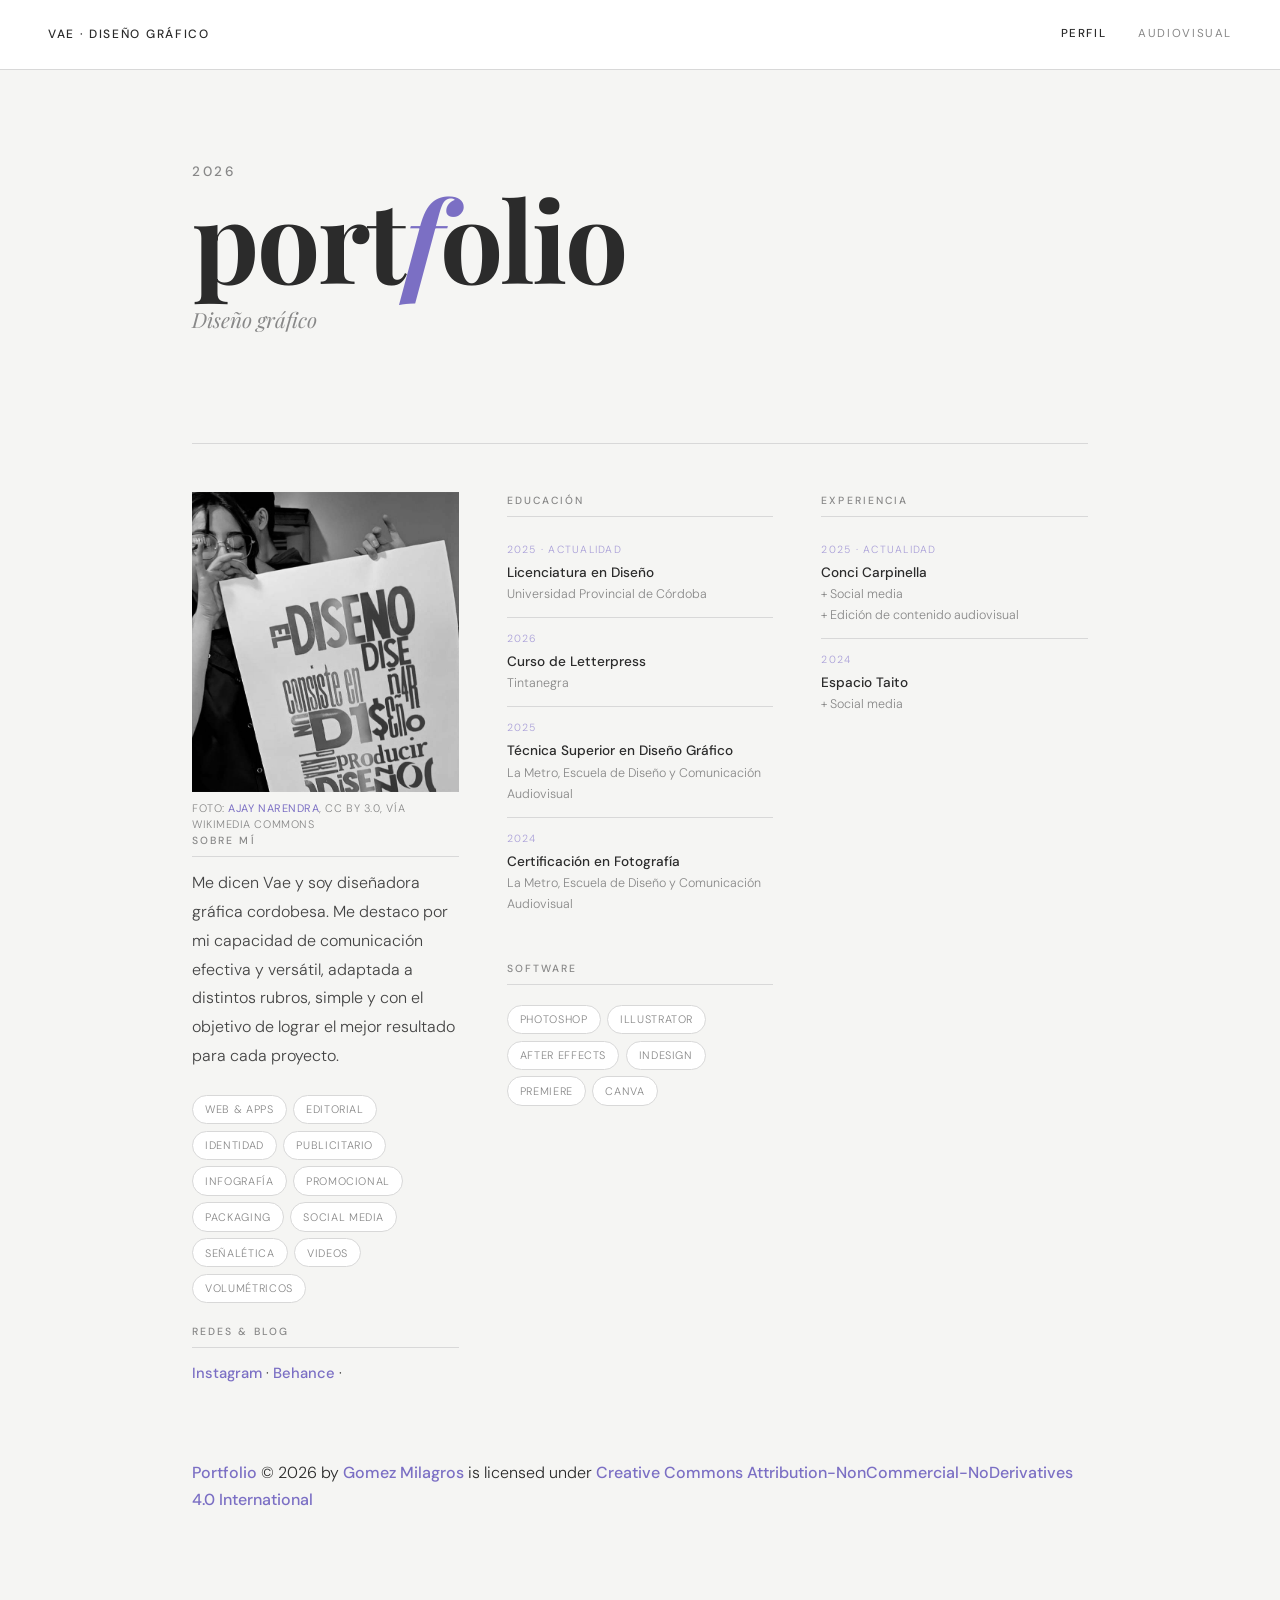
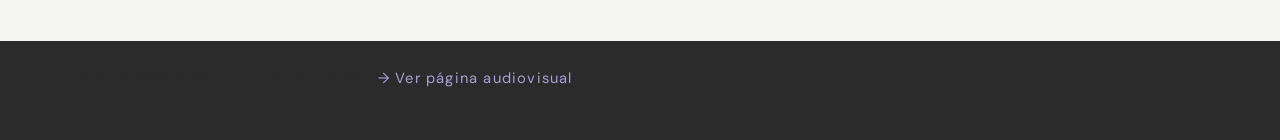
==== commit 52026ef6: "Update index.html" ====
--- a/index.html
+++ b/index.html
@@ -431,20 +431,7 @@
 
 
     <!-- LICENCIA EMBEBIDA -->
-    <div class="licencia" role="contentinfo" aria-label="Información de licencia">
-      <a rel="license" href="https://creativecommons.org/licenses/by-nc/4.0/deed.es" target="_blank" rel="noopener">
-        <img alt="Licencia Creative Commons BY-NC 4.0"
-             src="https://licensebuttons.net/l/by-nc/4.0/88x31.png"
-             width="88" height="31"
-             style="margin-bottom:0.5rem; display:block;" />
-      </a>
-      <p>
-        Esta obra de <strong>Vae</strong> está licenciada bajo
-        <a rel="license" href="https://creativecommons.org/licenses/by-nc/4.0/deed.es" target="_blank" rel="noopener">
-          Creative Commons Atribución-NoComercial 4.0 Internacional (CC BY-NC 4.0)
-        </a>.
-        Podés compartir y adaptar este contenido siempre que des crédito y no lo uses con fines comerciales.
-      </p>
+<a href="https://ejemplo.com">Portfolio</a> © 2026 by <a href="https://ejemplo.com">Gomez Milagros</a> is licensed under <a href="https://creativecommons.org/licenses/by-nc-nd/4.0/">Creative Commons Attribution-NonCommercial-NoDerivatives 4.0 International</a><img src="https://mirrors.creativecommons.org/presskit/icons/cc.svg" alt="" style="max-width: 1em;max-height:1em;margin-left: .2em;"><img src="https://mirrors.creativecommons.org/presskit/icons/by.svg" alt="" style="max-width: 1em;max-height:1em;margin-left: .2em;"><img src="https://mirrors.creativecommons.org/presskit/icons/nc.svg" alt="" style="max-width: 1em;max-height:1em;margin-left: .2em;"><img src="https://mirrors.creativecommons.org/presskit/icons/nd.svg" alt="" style="max-width: 1em;max-height:1em;margin-left: .2em;">
     </div>
 
   </main>
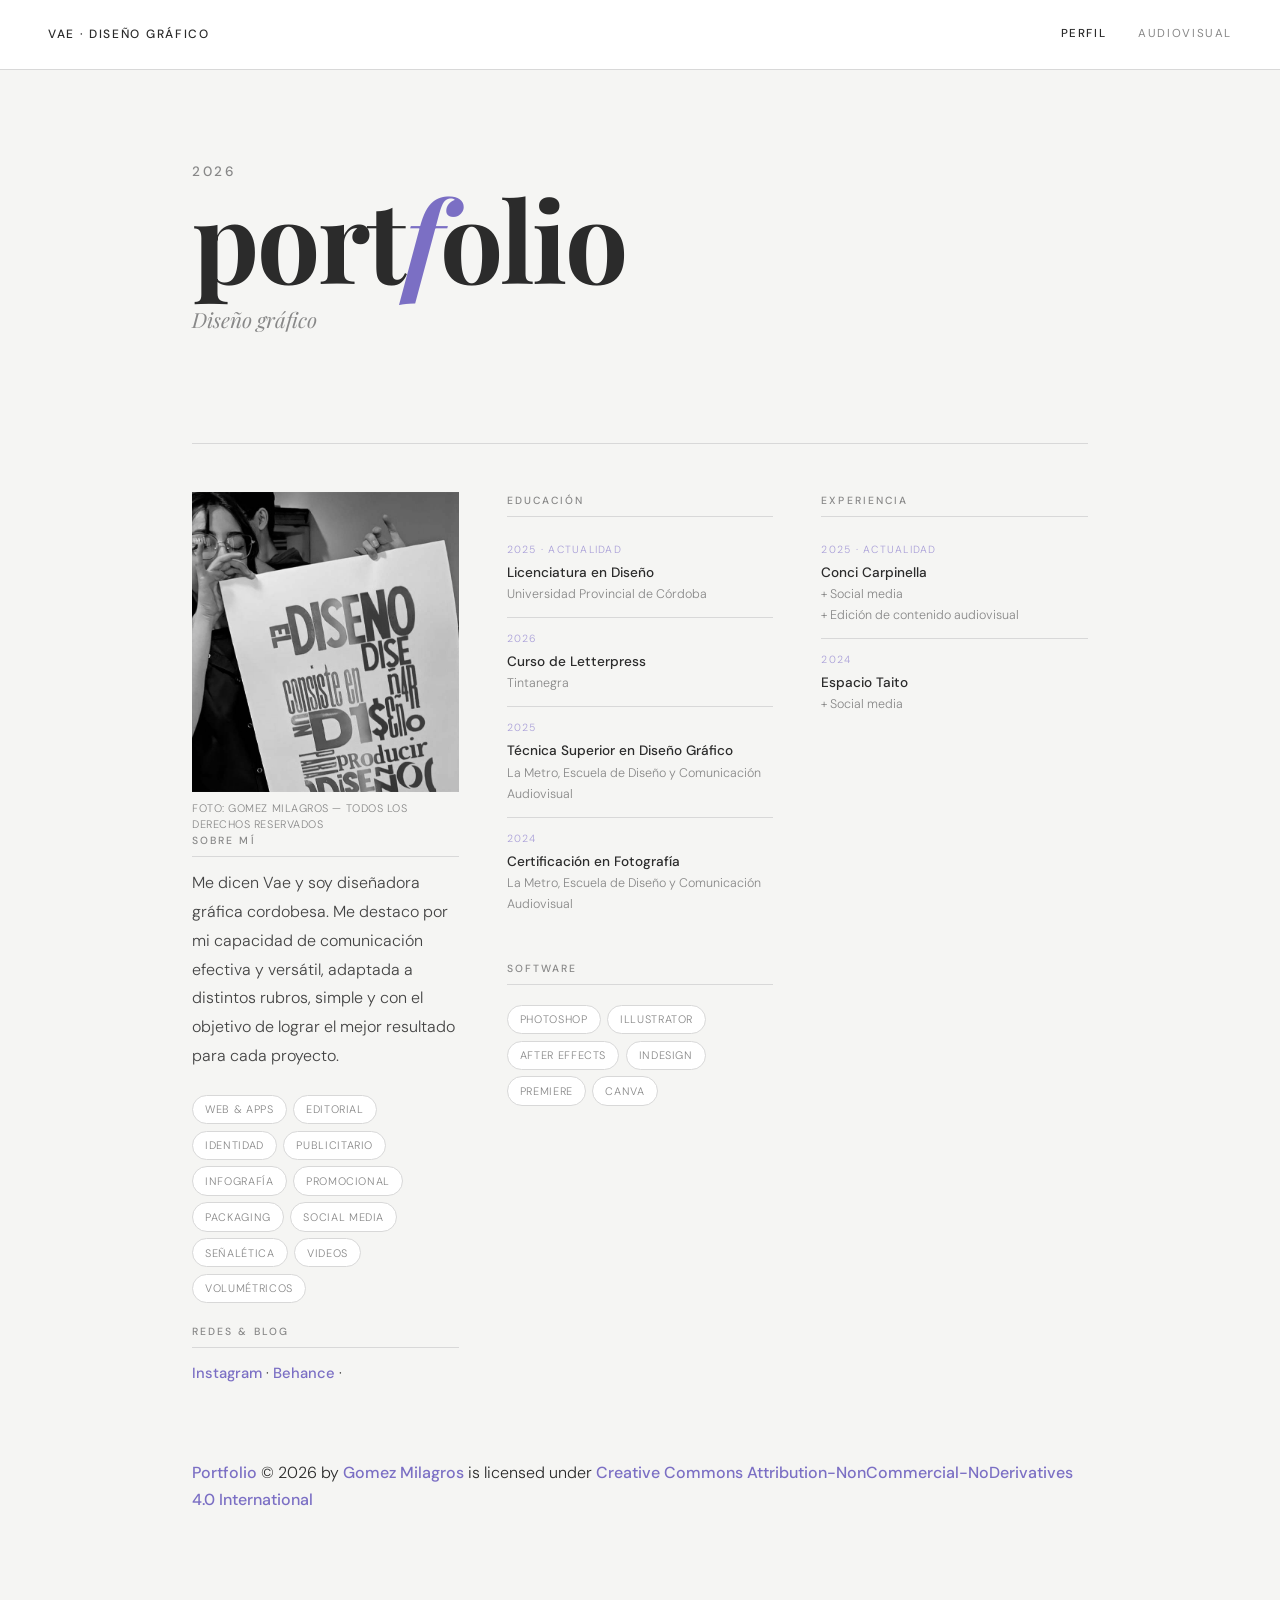
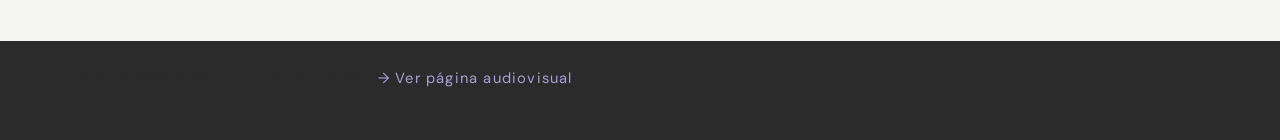
==== commit 80663490: "Update index.html" ====
--- a/index.html
+++ b/index.html
@@ -339,8 +339,7 @@
             loading="lazy"
           />
           <figcaption>
-            Foto: <a href="https://commons.wikimedia.org/wiki/File:Camponotus_flavomarginatus_ant.jpg" target="_blank" rel="noopener">Ajay Narendra</a>,
-            CC BY 3.0, vía Wikimedia Commons
+            Foto: Gomez Milagros — todos los derechos reservados
           </figcaption>
         </figure>
 
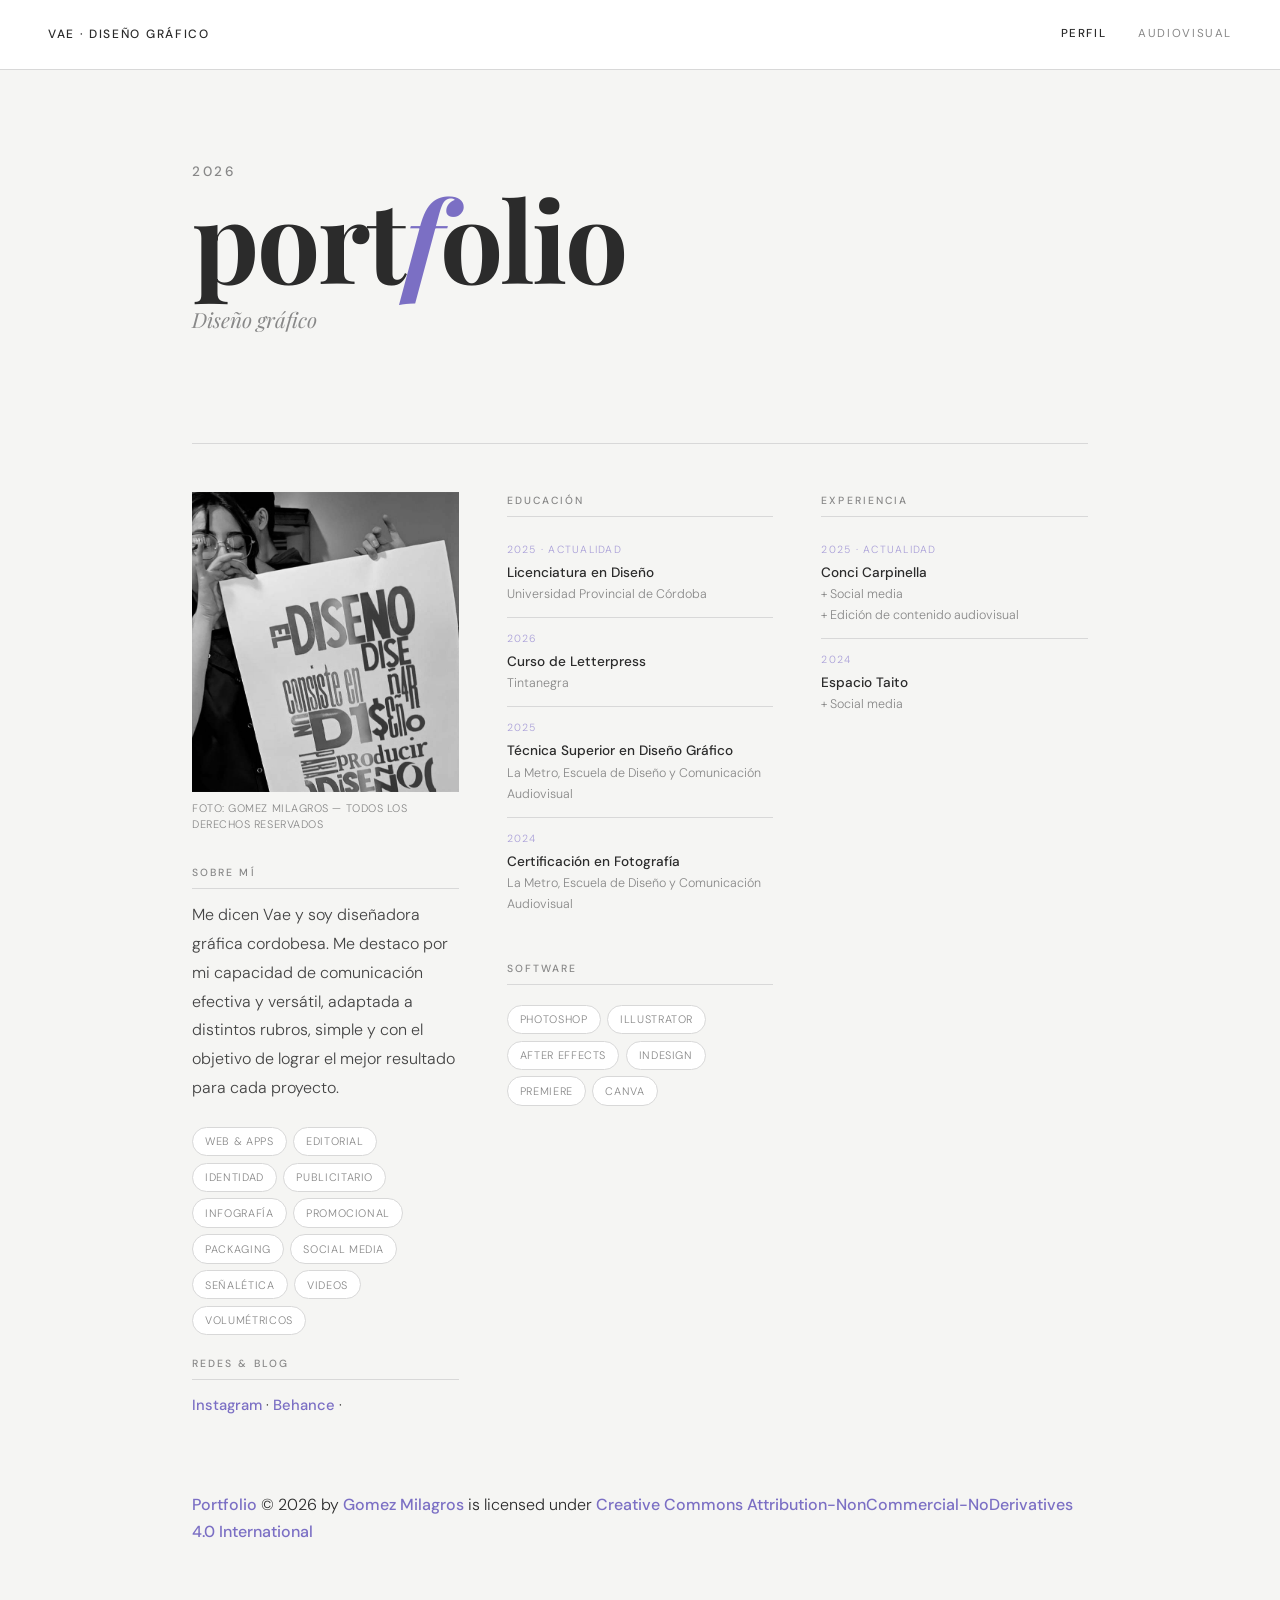
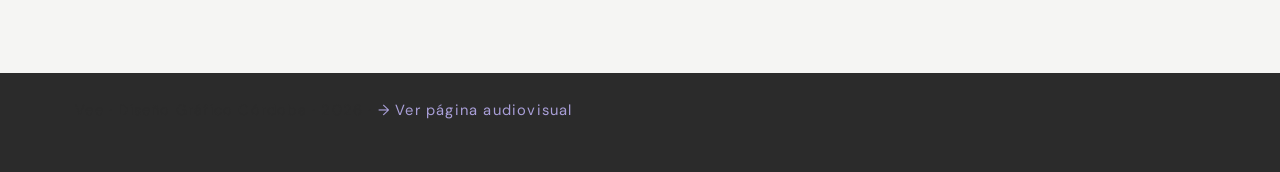
==== commit 4308edc2: "Update index.html" ====
--- a/index.html
+++ b/index.html
@@ -343,7 +343,7 @@
           </figcaption>
         </figure>
 
-        <h2>Sobre mí</h2>
+        <h2 style="margin-top: 2rem;">Sobre mí</h2>
         <p class="intro">
           Me dicen Vae y soy diseñadora gráfica cordobesa. Me destaco por mi capacidad
           de comunicación efectiva y versátil, adaptada a distintos rubros, simple y con
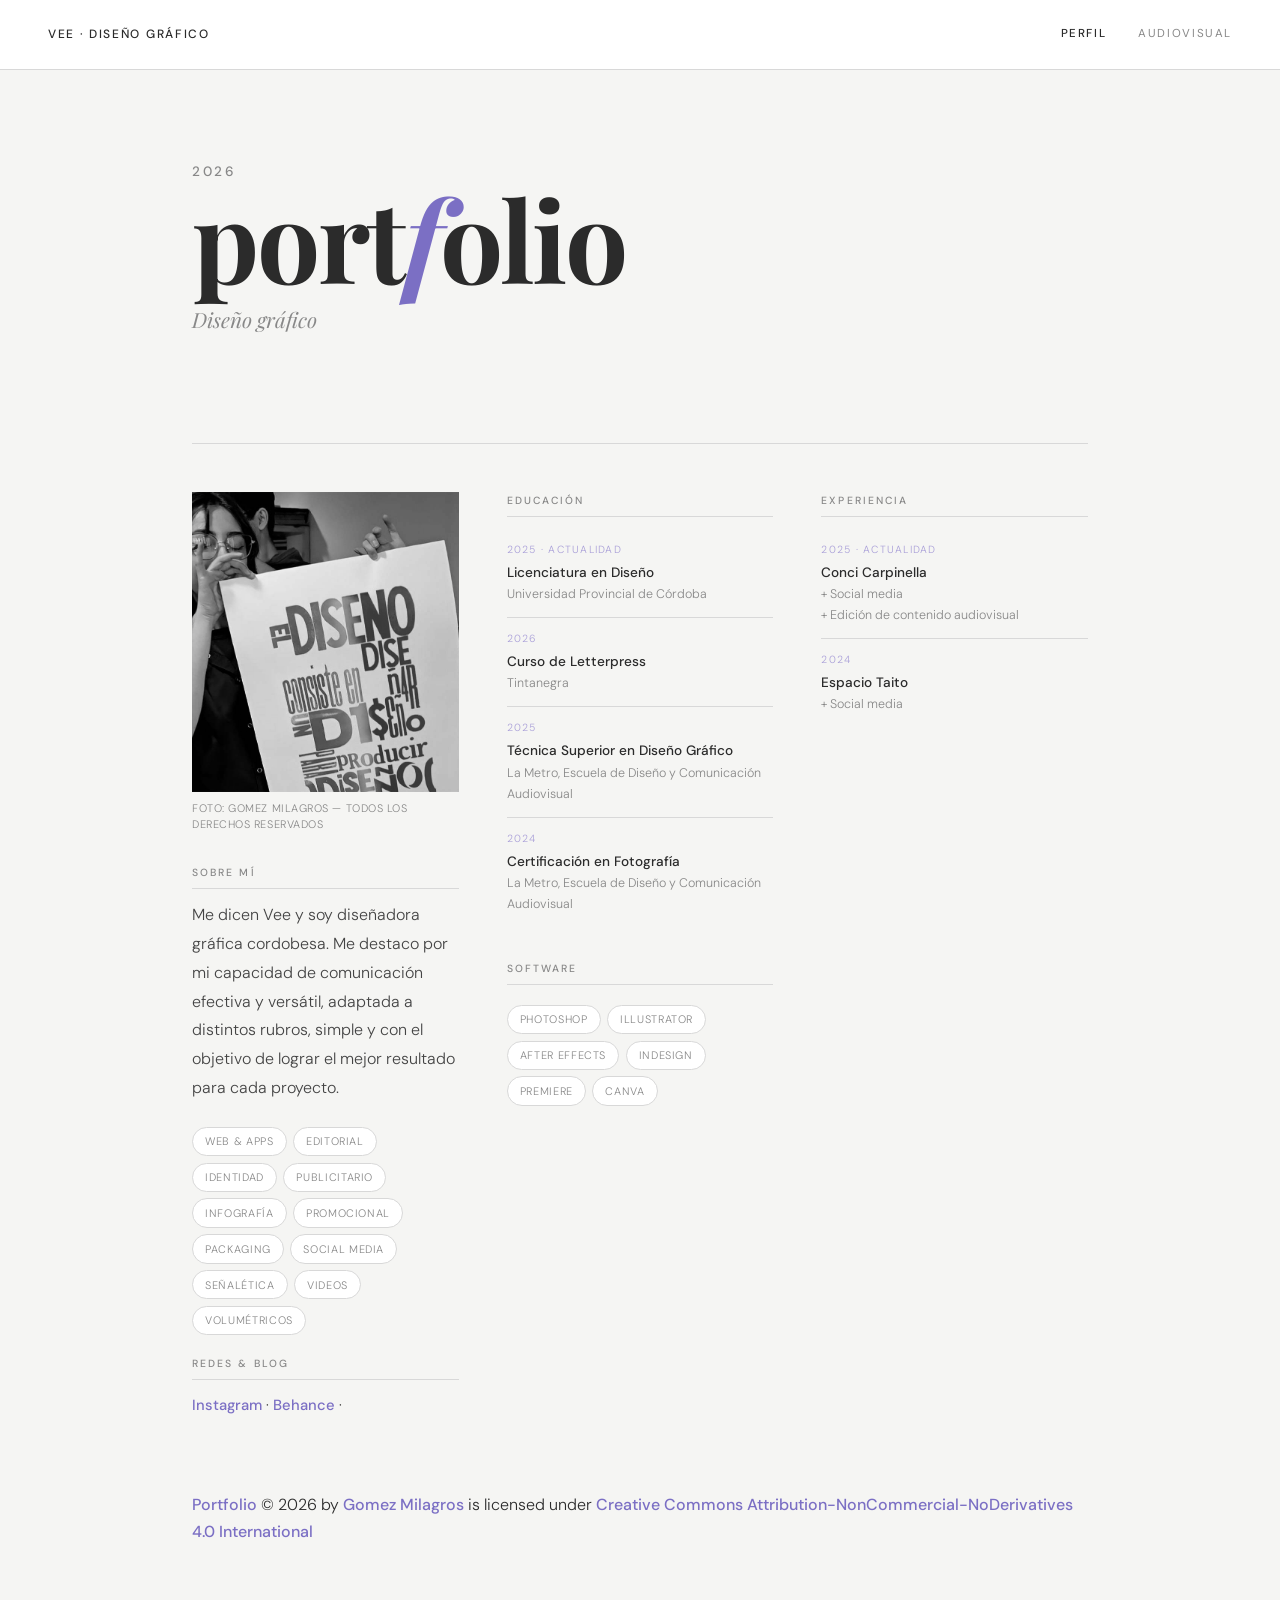
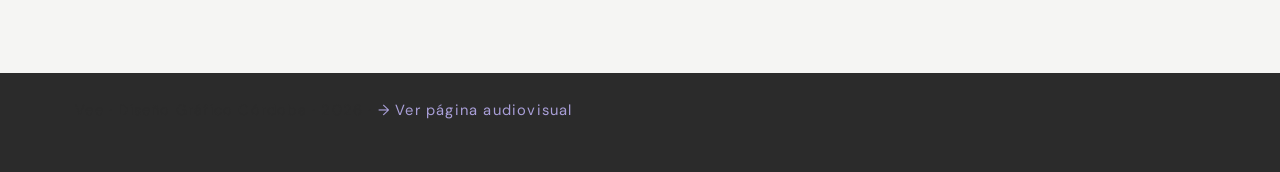
==== commit cf3e352d: "Update index.html" ====
--- a/index.html
+++ b/index.html
@@ -28,9 +28,9 @@
 
   <style>
     /* ==================================================
-       PORTFOLIO VAE — DISEÑO GRÁFICO 2026
+       PORTFOLIO VEE — DISEÑO GRÁFICO 2026
        CSS embebido (respaldo para apertura local)
-       Autora: Vae | Licencia: CC BY-NC 4.0
+       Autora: Vee | Licencia: CC BY-NC 4.0
     ================================================== */
 
     :root {
@@ -300,7 +300,7 @@
 <body>
 
   <header>
-    <span class="logo-header">Vae · Diseño Gráfico</span>
+    <span class="logo-header">Vee · Diseño Gráfico</span>
     <nav aria-label="Navegación principal">
       <a href="index.html" class="nav-link activo">Perfil</a>
       <a href="media.html" class="nav-link">Audiovisual</a>
@@ -345,7 +345,7 @@
 
         <h2 style="margin-top: 2rem;">Sobre mí</h2>
         <p class="intro">
-          Me dicen Vae y soy diseñadora gráfica cordobesa. Me destaco por mi capacidad
+          Me dicen Vee y soy diseñadora gráfica cordobesa. Me destaco por mi capacidad
           de comunicación efectiva y versátil, adaptada a distintos rubros, simple y con
           el objetivo de lograr el mejor resultado para cada proyecto.
         </p>
